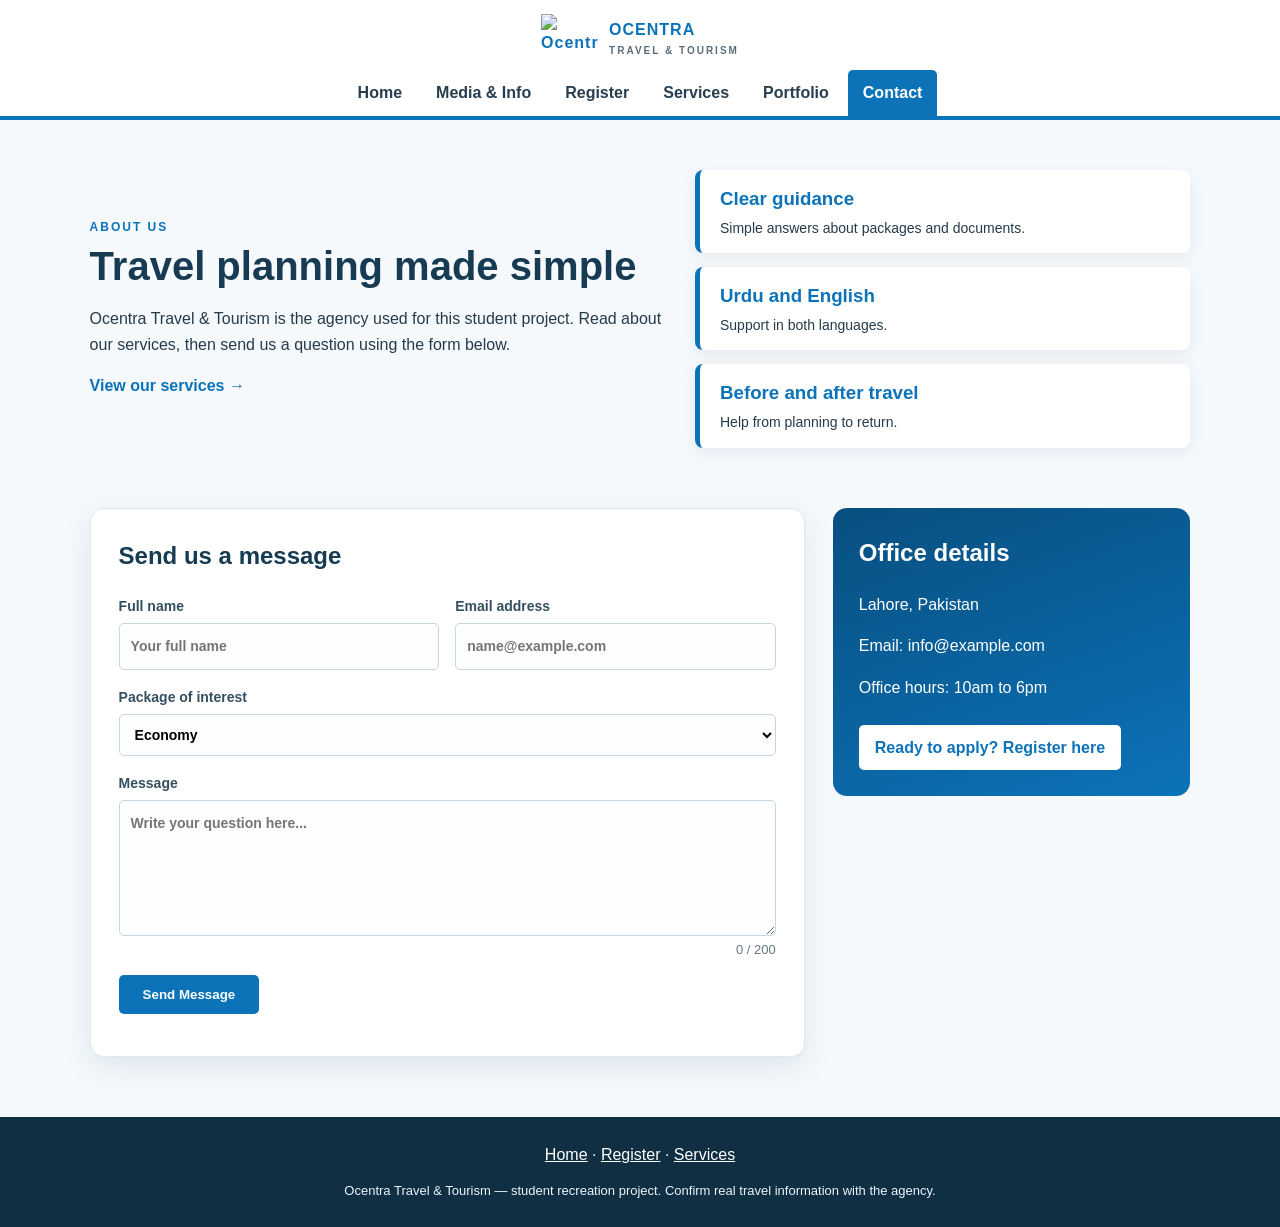
==== contact.html @ a97cdcee "Add portfolio page CSS with grid gallery and animations" ====
<!DOCTYPE html>
<html lang="en">
<head>
    <meta charset="UTF-8">
    <meta name="viewport" content="width=device-width, initial-scale=1.0">
    <title>Contact | Ocentra Travel</title>
    <link rel="stylesheet" href="contact.css">
</head>
<body>
    <header class="contact-header">
        <a class="brand" href="index.html">
            <img src="https://ocentratravelandtourism.com/wp-content/uploads/2025/06/cropped-Logo-Traval-.png" alt="Ocentra Travel logo">
            <span>OCENTRA <small>TRAVEL &amp; TOURISM</small></span>
        </a>
        <nav aria-label="Main navigation">
            <a href="index.html">Home</a>
            <a href="media.html">Media &amp; Info</a>
            <a href="register.html">Register</a>
            <a href="services.html">Services</a>
            <a href="portfolio.html">Portfolio</a>
            <a class="active" href="contact.html">Contact</a>
        </nav>
    </header>

    <main>
        <section class="about">
            <div class="about-text">
                <p class="eyebrow">ABOUT US</p>
                <h1>Travel planning made simple</h1>
                <p>Ocentra Travel &amp; Tourism is the agency used for this student project. Read about our services, then send us a question using the form below.</p>
                <a class="about-link" href="services.html">View our services →</a>
            </div>
            <div class="about-points">
                <div class="point"><h3>Clear guidance</h3><p>Simple answers about packages and documents.</p></div>
                <div class="point"><h3>Urdu and English</h3><p>Support in both languages.</p></div>
                <div class="point"><h3>Before and after travel</h3><p>Help from planning to return.</p></div>
            </div>
        </section>

        <section class="contact-area">
            <form id="contact-form" class="contact-form" novalidate>
                <h2>Send us a message</h2>
                <div class="form-grid">
                    <label>Full name
                        <input type="text" name="name" placeholder="Your full name">
                    </label>
                    <label>Email address
                        <input type="email" name="email" placeholder="name@example.com">
                    </label>
                    <label>Package of interest
                        <select name="package">
                            <option value="Economy">Economy</option>
                            <option value="Standard">Standard</option>
                            <option value="VIP">VIP</option>
                        </select>
                    </label>
                </div>
                <label class="wide">Message
                    <textarea id="message" name="message" rows="5" maxlength="200" placeholder="Write your question here..."></textarea>
                </label>
                <p id="counter">0 / 200</p>
                <button type="submit">Send Message</button>
                <p id="form-result"></p>
            </form>

            <aside class="office-info">
                <h2>Office details</h2>
                <p>Lahore, Pakistan</p>
                <p>Email: info@example.com</p>
                <p>Office hours: 10am to 6pm</p>
                <a href="register.html">Ready to apply? Register here</a>
            </aside>
        </section>
    </main>

    <footer>
        <a href="index.html">Home</a> · <a href="register.html">Register</a> · <a href="services.html">Services</a>
        <p>Ocentra Travel &amp; Tourism — student recreation project. Confirm real travel information with the agency.</p>
    </footer>
    <script src="contact.js"></script>
</body>
</html>
---- contact.css ----
* { box-sizing: border-box; }
body { margin: 0; font-family: Arial, Helvetica, sans-serif; background: #f5f9fc; color: #253b4b; line-height: 1.6; }
.contact-header { display: flex; flex-direction: column; align-items: center; gap: 8px; padding: 14px 5% 0; background: #fff; border-bottom: 4px solid #0c73b9; }
.brand { display: flex; align-items: center; gap: 10px; color: #0c73b9; text-decoration: none; font-weight: 800; letter-spacing: 1px; }
.brand img { width: 58px; height: 48px; object-fit: contain; }
.brand small { display: block; font-size: 10px; letter-spacing: 2px; color: #5a6d7b; }
nav { display: flex; flex-wrap: wrap; justify-content: center; gap: 4px; }
nav a { padding: 10px 15px; color: #263e50; text-decoration: none; font-weight: 700; border-radius: 5px 5px 0 0; }
nav a:hover, nav a.active { background: #0c73b9; color: #fff; }
.about { display: flex; flex-wrap: wrap; align-items: center; gap: 30px; padding: 50px 7%; }
.about-text { flex: 1 1 380px; }
.eyebrow { margin: 0; color: #0c73b9; font-size: 12px; font-weight: 800; letter-spacing: 2px; }
h1 { margin: 5px 0 12px; color: #173b53; font-size: clamp(28px, 4vw, 40px); line-height: 1.2; }
.about-link { color: #0c73b9; font-weight: 700; text-decoration: none; }
.about-points { flex: 1 1 300px; display: flex; flex-direction: column; gap: 14px; }
.point { padding: 14px 20px; background: #fff; border-left: 5px solid #0c73b9; border-radius: 8px; box-shadow: 0 5px 15px rgba(22, 67, 92, .08); }
.point h3 { margin: 0 0 3px; color: #0c73b9; }
.point p { margin: 0; font-size: 14px; }
.contact-area { display: grid; grid-template-columns: 2fr 1fr; gap: 28px; padding: 10px 7% 60px; }
.contact-form { padding: 28px; background: #fff; border: 1px solid #dce9f0; border-radius: 14px; box-shadow: 0 10px 30px rgba(22, 67, 92, .1); }
.contact-form h2 { margin-top: 0; color: #173b53; }
.form-grid { display: grid; grid-template-columns: 1fr 1fr; gap: 16px; }
.form-grid label:last-child { grid-column: 1 / -1; }
label { display: block; color: #344f60; font-size: 14px; font-weight: 700; }
input, select, textarea { display: block; width: 100%; margin-top: 6px; padding: 11px; border: 1px solid #c6d7e1; border-radius: 5px; background: #fbfdfe; font: inherit; }
input:focus, select:focus, textarea:focus { outline: 2px solid #8ccdf0; border-color: #0c73b9; }
.wide { margin-top: 16px; }
#counter { margin: 4px 0 14px; text-align: right; color: #657986; font-size: 13px; }
button { padding: 12px 24px; border: 0; border-radius: 5px; background: #0c73b9; color: #fff; font-weight: 700; cursor: pointer; }
button:hover { background: #084f80; }
#form-result { margin: 14px 0 0; font-weight: 700; }
#form-result.error { color: #c0392b; }
#form-result.success { color: #1e8449; }
.office-info { align-self: start; padding: 26px; border-radius: 14px; background: linear-gradient(160deg, #084f80, #0c73b9); color: #fff; }
.office-info h2 { margin-top: 0; }
.office-info a { display: inline-block; margin-top: 8px; padding: 10px 16px; background: #fff; color: #0c73b9; text-decoration: none; font-weight: 700; border-radius: 5px; }
footer { padding: 25px; text-align: center; background: #102f43; color: #eaf5fb; }
footer a { color: #fff; }
footer p { margin-bottom: 0; font-size: 13px; }
@media (max-width: 800px) {
  .contact-area { grid-template-columns: 1fr; }
}
@media (max-width: 520px) {
  .form-grid { grid-template-columns: 1fr; }
  .about { padding: 35px 5%; }
}
html { scroll-behavior: smooth; }
nav a { transition: background .3s, color .3s; }
.about-text, .contact-form { animation: fadeIn .8s ease; }
.point { transition: transform .3s, box-shadow .3s; }
.point:hover { transform: translateX(8px); box-shadow: 0 8px 20px rgba(22, 67, 92, .15); }
input, select, textarea { transition: border-color .3s; }
button, .office-info a { transition: background .3s, transform .3s; }
button:hover, .office-info a:hover { transform: translateY(-2px); }
@keyframes fadeIn {
  from { opacity: 0; transform: translateY(25px); }
  to { opacity: 1; transform: translateY(0); }
}
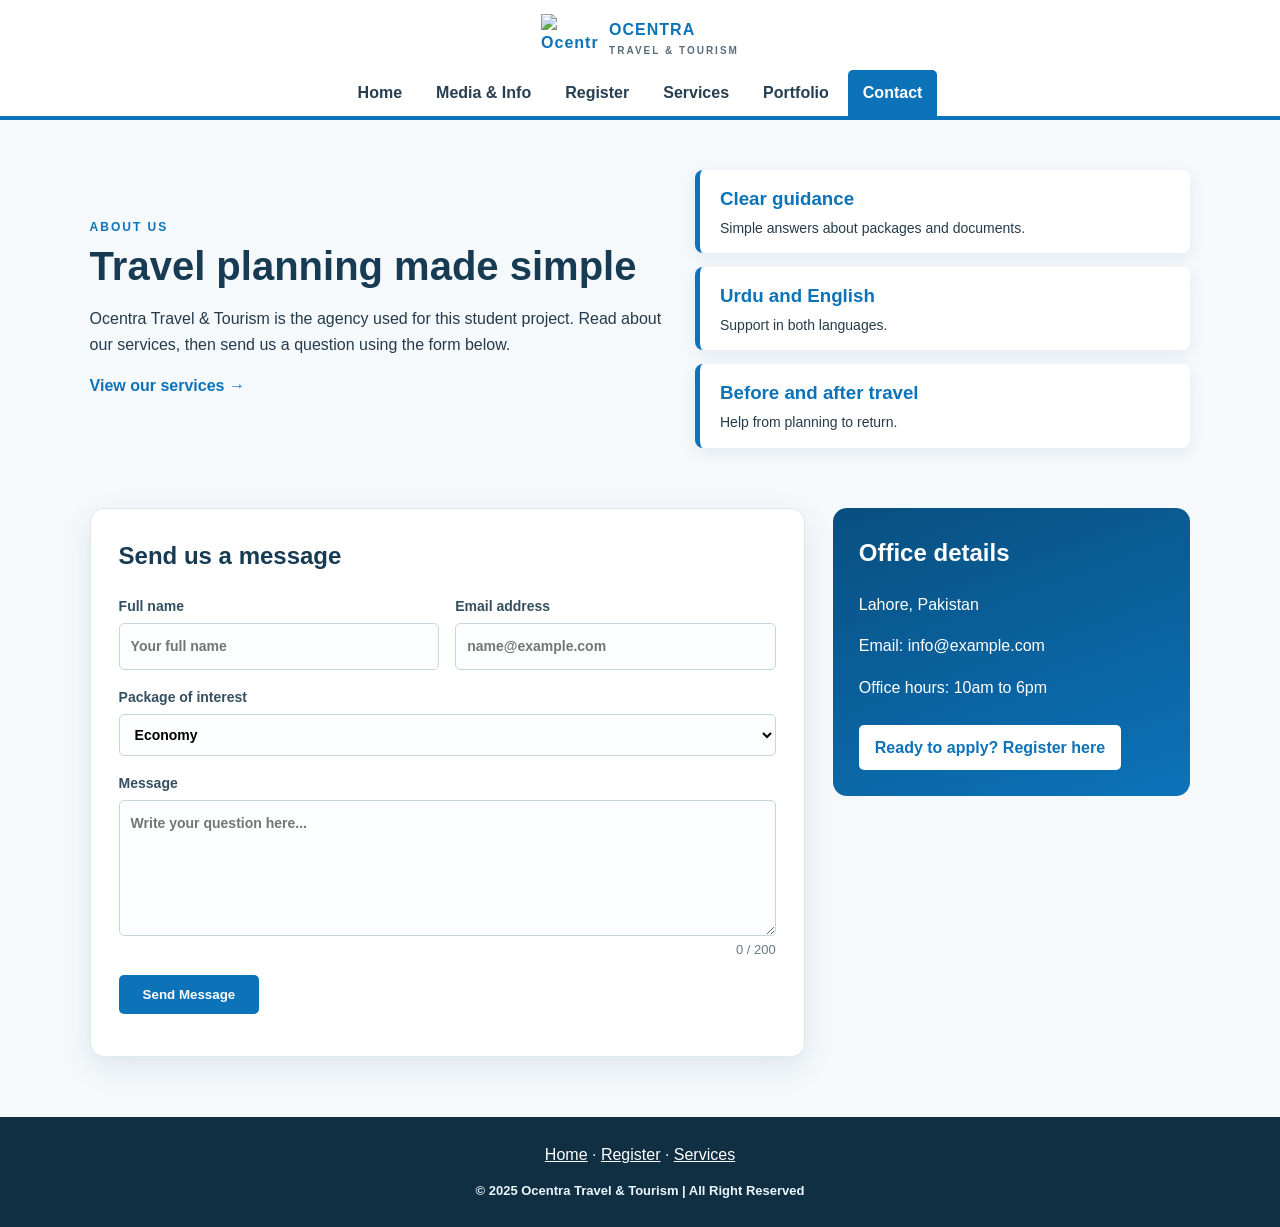
==== commit eacc4cfa: "final website with all files" ====
--- a/contact.html
+++ b/contact.html
@@ -21,7 +21,6 @@
             <a class="active" href="contact.html">Contact</a>
         </nav>
     </header>
-
     <main>
         <section class="about">
             <div class="about-text">
@@ -36,7 +35,7 @@
                 <div class="point"><h3>Before and after travel</h3><p>Help from planning to return.</p></div>
             </div>
         </section>
-
+        
         <section class="contact-area">
             <form id="contact-form" class="contact-form" novalidate>
                 <h2>Send us a message</h2>
@@ -75,7 +74,7 @@
 
     <footer>
         <a href="index.html">Home</a> · <a href="register.html">Register</a> · <a href="services.html">Services</a>
-        <p>Ocentra Travel &amp; Tourism — student recreation project. Confirm real travel information with the agency.</p>
+        <p><strong>© 2025 Ocentra Travel & Tourism | All Right Reserved</strong></p>
     </footer>
     <script src="contact.js"></script>
 </body>
--- a/contact.css
+++ b/contact.css
@@ -1,58 +1,322 @@
-* { box-sizing: border-box; }
-body { margin: 0; font-family: Arial, Helvetica, sans-serif; background: #f5f9fc; color: #253b4b; line-height: 1.6; }
-.contact-header { display: flex; flex-direction: column; align-items: center; gap: 8px; padding: 14px 5% 0; background: #fff; border-bottom: 4px solid #0c73b9; }
-.brand { display: flex; align-items: center; gap: 10px; color: #0c73b9; text-decoration: none; font-weight: 800; letter-spacing: 1px; }
-.brand img { width: 58px; height: 48px; object-fit: contain; }
-.brand small { display: block; font-size: 10px; letter-spacing: 2px; color: #5a6d7b; }
-nav { display: flex; flex-wrap: wrap; justify-content: center; gap: 4px; }
-nav a { padding: 10px 15px; color: #263e50; text-decoration: none; font-weight: 700; border-radius: 5px 5px 0 0; }
-nav a:hover, nav a.active { background: #0c73b9; color: #fff; }
-.about { display: flex; flex-wrap: wrap; align-items: center; gap: 30px; padding: 50px 7%; }
-.about-text { flex: 1 1 380px; }
-.eyebrow { margin: 0; color: #0c73b9; font-size: 12px; font-weight: 800; letter-spacing: 2px; }
-h1 { margin: 5px 0 12px; color: #173b53; font-size: clamp(28px, 4vw, 40px); line-height: 1.2; }
-.about-link { color: #0c73b9; font-weight: 700; text-decoration: none; }
-.about-points { flex: 1 1 300px; display: flex; flex-direction: column; gap: 14px; }
-.point { padding: 14px 20px; background: #fff; border-left: 5px solid #0c73b9; border-radius: 8px; box-shadow: 0 5px 15px rgba(22, 67, 92, .08); }
-.point h3 { margin: 0 0 3px; color: #0c73b9; }
-.point p { margin: 0; font-size: 14px; }
-.contact-area { display: grid; grid-template-columns: 2fr 1fr; gap: 28px; padding: 10px 7% 60px; }
-.contact-form { padding: 28px; background: #fff; border: 1px solid #dce9f0; border-radius: 14px; box-shadow: 0 10px 30px rgba(22, 67, 92, .1); }
-.contact-form h2 { margin-top: 0; color: #173b53; }
-.form-grid { display: grid; grid-template-columns: 1fr 1fr; gap: 16px; }
-.form-grid label:last-child { grid-column: 1 / -1; }
-label { display: block; color: #344f60; font-size: 14px; font-weight: 700; }
-input, select, textarea { display: block; width: 100%; margin-top: 6px; padding: 11px; border: 1px solid #c6d7e1; border-radius: 5px; background: #fbfdfe; font: inherit; }
-input:focus, select:focus, textarea:focus { outline: 2px solid #8ccdf0; border-color: #0c73b9; }
-.wide { margin-top: 16px; }
-#counter { margin: 4px 0 14px; text-align: right; color: #657986; font-size: 13px; }
-button { padding: 12px 24px; border: 0; border-radius: 5px; background: #0c73b9; color: #fff; font-weight: 700; cursor: pointer; }
-button:hover { background: #084f80; }
-#form-result { margin: 14px 0 0; font-weight: 700; }
-#form-result.error { color: #c0392b; }
-#form-result.success { color: #1e8449; }
-.office-info { align-self: start; padding: 26px; border-radius: 14px; background: linear-gradient(160deg, #084f80, #0c73b9); color: #fff; }
-.office-info h2 { margin-top: 0; }
-.office-info a { display: inline-block; margin-top: 8px; padding: 10px 16px; background: #fff; color: #0c73b9; text-decoration: none; font-weight: 700; border-radius: 5px; }
-footer { padding: 25px; text-align: center; background: #102f43; color: #eaf5fb; }
-footer a { color: #fff; }
-footer p { margin-bottom: 0; font-size: 13px; }
+* {
+    box-sizing: border-box;
+}
+
+body {
+    margin: 0;
+    font-family: Arial, Helvetica, sans-serif;
+    background: #f5f9fc;
+    color: #253b4b;
+    line-height: 1.6;
+}
+.contact-header {
+    display: flex;
+    flex-direction: column;
+    align-items: center;
+    gap: 8px;
+    padding: 14px 5% 0;
+    background: #fff;
+    border-bottom: 4px solid #0c73b9;
+}
+
+.brand {
+    display: flex;
+    align-items: center;
+    gap: 10px;
+    color: #0c73b9;
+    text-decoration: none;
+    font-weight: 800;
+    letter-spacing: 1px;
+}
+
+.brand img {
+    width: 58px;
+    height: 48px;
+    object-fit: contain;
+}
+
+.brand small {
+    display: block;
+    font-size: 10px;
+    letter-spacing: 2px;
+    color: #5a6d7b;
+}
+
+nav {
+    display: flex;
+    flex-wrap: wrap;
+    justify-content: center;
+    gap: 4px;
+}
+
+nav a {
+    padding: 10px 15px;
+    color: #263e50;
+    text-decoration: none;
+    font-weight: 700;
+    border-radius: 5px 5px 0 0;
+}
+
+nav a:hover,
+nav a.active {
+    background: #0c73b9;
+    color: #fff;
+}
+
+.about {
+    display: flex;
+    flex-wrap: wrap;
+    align-items: center;
+    gap: 30px;
+    padding: 50px 7%;
+}
+
+.about-text {
+    flex: 1 1 380px;
+}
+
+.eyebrow {
+    margin: 0;
+    color: #0c73b9;
+    font-size: 12px;
+    font-weight: 800;
+    letter-spacing: 2px;
+}
+
+h1 {
+    margin: 5px 0 12px;
+    color: #173b53;
+    font-size: clamp(28px, 4vw, 40px);
+    line-height: 1.2;
+}
+
+.about-link {
+    color: #0c73b9;
+    font-weight: 700;
+    text-decoration: none;
+}
+
+.about-points {
+    flex: 1 1 300px;
+    display: flex;
+    flex-direction: column;
+    gap: 14px;
+}
+
+.point {
+    padding: 14px 20px;
+    background: #fff;
+    border-left: 5px solid #0c73b9;
+    border-radius: 8px;
+    box-shadow: 0 5px 15px rgba(22, 67, 92, .08);
+}
+
+.point h3 {
+    margin: 0 0 3px;
+    color: #0c73b9;
+}
+
+.point p {
+    margin: 0;
+    font-size: 14px;
+}
+
+.contact-area {
+    display: grid;
+    grid-template-columns: 2fr 1fr;
+    gap: 28px;
+    padding: 10px 7% 60px;
+}
+
+.contact-form {
+    padding: 28px;
+    background: #fff;
+    border: 1px solid #dce9f0;
+    border-radius: 14px;
+    box-shadow: 0 10px 30px rgba(22, 67, 92, .1);
+}
+
+.contact-form h2 {
+    margin-top: 0;
+    color: #173b53;
+}
+
+.form-grid {
+    display: grid;
+    grid-template-columns: 1fr 1fr;
+    gap: 16px;
+}
+
+.form-grid label:last-child {
+    grid-column: 1 / -1;
+}
+
+label {
+    display: block;
+    color: #344f60;
+    font-size: 14px;
+    font-weight: 700;
+}
+
+input,
+select,
+textarea {
+    display: block;
+    width: 100%;
+    margin-top: 6px;
+    padding: 11px;
+    border: 1px solid #c6d7e1;
+    border-radius: 5px;
+    background: #fbfdfe;
+    font: inherit;
+}
+
+input:focus,
+select:focus,
+textarea:focus {
+    outline: 2px solid #8ccdf0;
+    border-color: #0c73b9;
+}
+
+.wide {
+    margin-top: 16px;
+}
+
+#counter {
+    margin: 4px 0 14px;
+    text-align: right;
+    color: #657986;
+    font-size: 13px;
+}
+
+button {
+    padding: 12px 24px;
+    border: 0;
+    border-radius: 5px;
+    background: #0c73b9;
+    color: #fff;
+    font-weight: 700;
+    cursor: pointer;
+}
+
+button:hover {
+    background: #084f80;
+}
+
+#form-result {
+    margin: 14px 0 0;
+    font-weight: 700;
+}
+
+#form-result.error {
+    color: #c0392b;
+}
+
+#form-result.success {
+    color: #1e8449;
+}
+
+.office-info {
+    align-self: start;
+    padding: 26px;
+    border-radius: 14px;
+    background: linear-gradient(160deg, #084f80, #0c73b9);
+    color: #fff;
+}
+
+.office-info h2 {
+    margin-top: 0;
+}
+
+.office-info a {
+    display: inline-block;
+    margin-top: 8px;
+    padding: 10px 16px;
+    background: #fff;
+    color: #0c73b9;
+    text-decoration: none;
+    font-weight: 700;
+    border-radius: 5px;
+}
+
+footer {
+    padding: 25px;
+    text-align: center;
+    background: #102f43;
+    color: #eaf5fb;
+}
+
+footer a {
+    color: #fff;
+}
+
+footer p {
+    margin-bottom: 0;
+    font-size: 13px;
+}
+
 @media (max-width: 800px) {
-  .contact-area { grid-template-columns: 1fr; }
-}
+    .contact-area {
+        grid-template-columns: 1fr;
+    }
+}
+
 @media (max-width: 520px) {
-  .form-grid { grid-template-columns: 1fr; }
-  .about { padding: 35px 5%; }
-}
-html { scroll-behavior: smooth; }
-nav a { transition: background .3s, color .3s; }
-.about-text, .contact-form { animation: fadeIn .8s ease; }
-.point { transition: transform .3s, box-shadow .3s; }
-.point:hover { transform: translateX(8px); box-shadow: 0 8px 20px rgba(22, 67, 92, .15); }
-input, select, textarea { transition: border-color .3s; }
-button, .office-info a { transition: background .3s, transform .3s; }
-button:hover, .office-info a:hover { transform: translateY(-2px); }
+    .form-grid {
+        grid-template-columns: 1fr;
+    }
+
+    .about {
+        padding: 35px 5%;
+    }
+}
+
+html {
+    scroll-behavior: smooth;
+}
+
+nav a {
+    transition: background .3s, color .3s;
+}
+
+.about-text,
+.contact-form {
+    animation: fadeIn .8s ease;
+}
+
+.point {
+    transition: transform .3s, box-shadow .3s;
+}
+
+.point:hover {
+    transform: translateX(8px);
+    box-shadow: 0 8px 20px rgba(22, 67, 92, .15);
+}
+
+input,
+select,
+textarea {
+    transition: border-color .3s;
+}
+
+button,
+.office-info a {
+    transition: background .3s, transform .3s;
+}
+
+button:hover,
+.office-info a:hover {
+    transform: translateY(-2px);
+}
+
 @keyframes fadeIn {
-  from { opacity: 0; transform: translateY(25px); }
-  to { opacity: 1; transform: translateY(0); }
-}
+    from {
+        opacity: 0;
+        transform: translateY(25px);
+    }
+
+    to {
+        opacity: 1;
+        transform: translateY(0);
+    }
+}
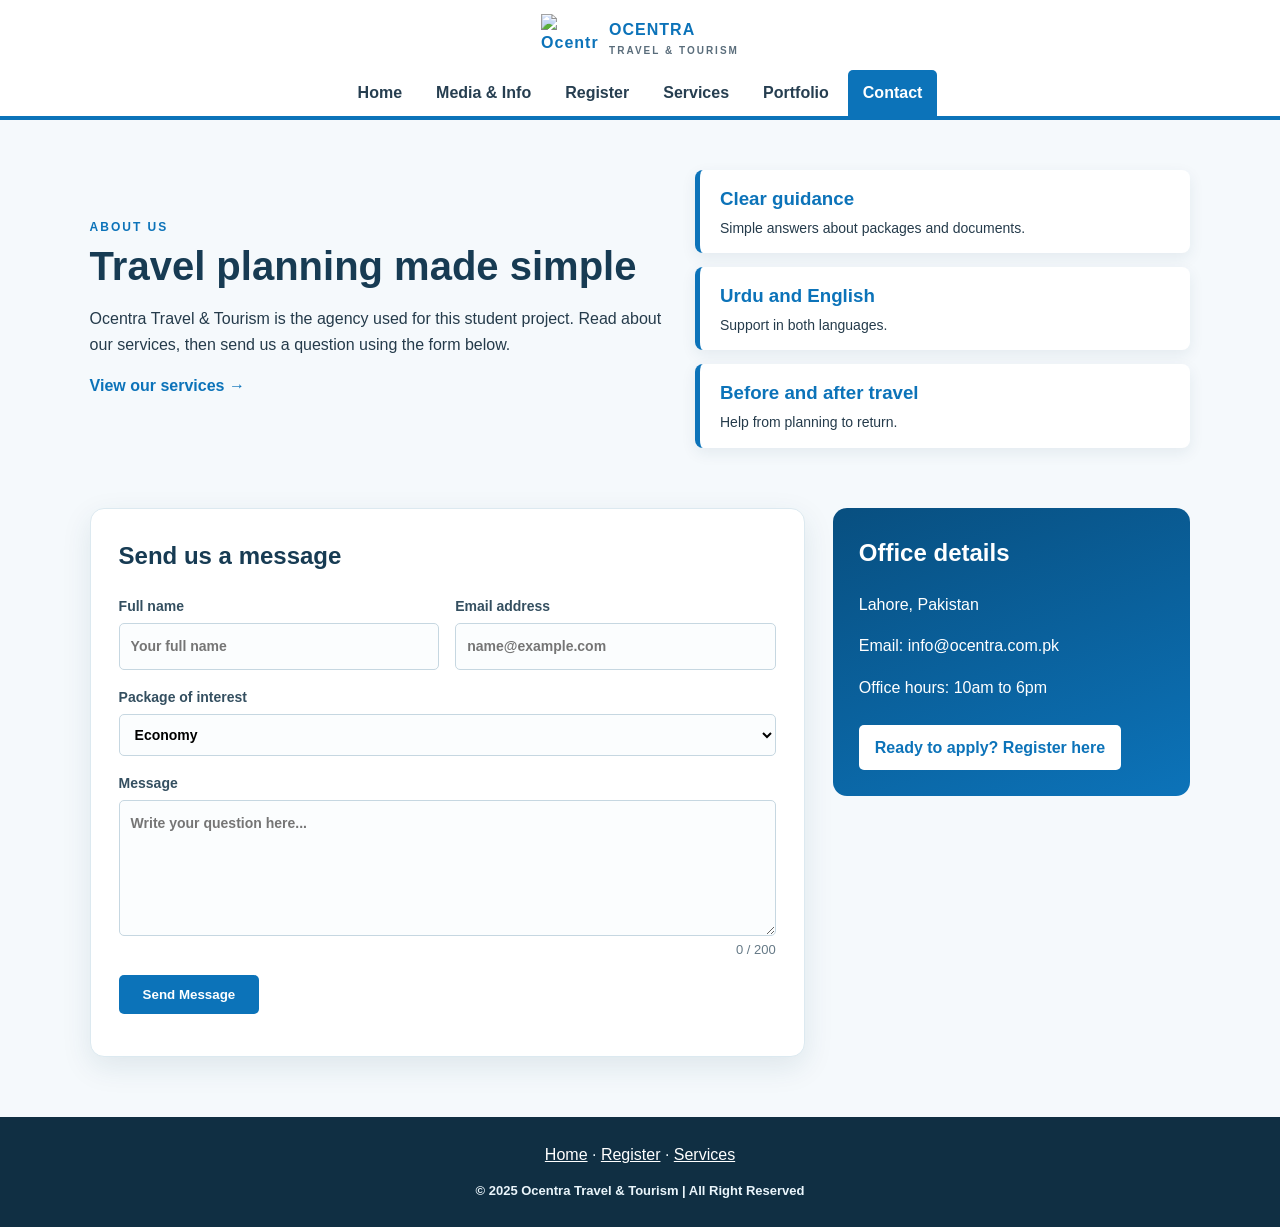
==== commit 3ea43fee: "final website with all files" ====
--- a/contact.html
+++ b/contact.html
@@ -65,7 +65,7 @@
             <aside class="office-info">
                 <h2>Office details</h2>
                 <p>Lahore, Pakistan</p>
-                <p>Email: info@example.com</p>
+                <p>Email: info@ocentra.com.pk</p>
                 <p>Office hours: 10am to 6pm</p>
                 <a href="register.html">Ready to apply? Register here</a>
             </aside>
